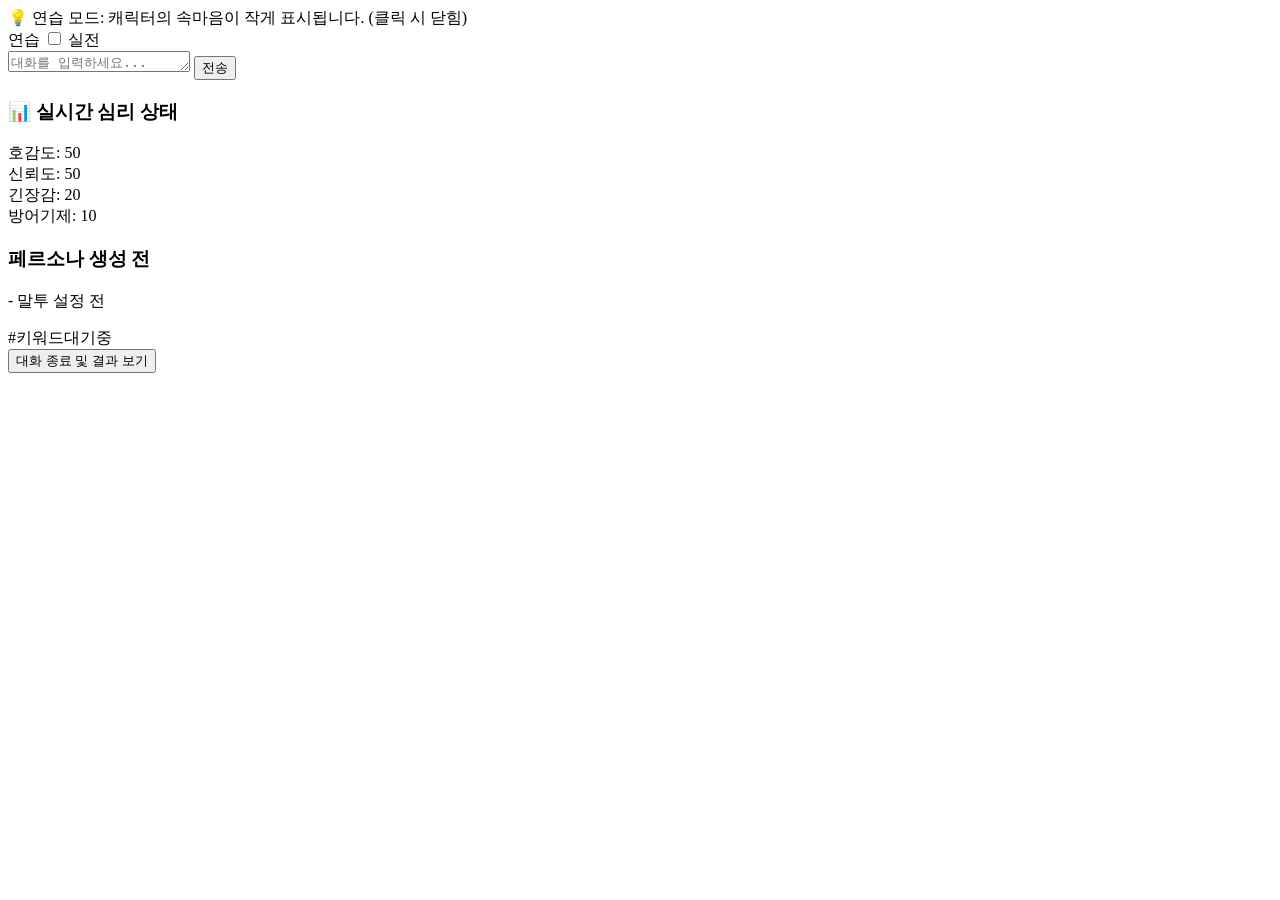
==== index.html @ b608cd79 "지옥편 제 0장 : (내가 한 것이) 아무것도 없는" ====
<!DOCTYPE html>
<html lang="ko">
<head>
    <meta charset="UTF-8">
    <title>Relation Sim | QT-Aenamo</title>
    <link rel="stylesheet" href="style.css">
</head>
<body>
    <div id="app">
        <main class="chat-area">
            <header>
                <div id="tutorial">💡 연습 모드: 캐릭터의 속마음이 작게 표시됩니다. (클릭 시 닫힘)</div>
                <div class="mode-switch">
                    연습 <input type="checkbox" id="modeToggle"> 실전
                </div>
            </header>
            <div id="chatWindow">
                </div>
            <div class="input-group">
                <textarea id="userInput" placeholder="대화를 입력하세요..." rows="1"></textarea>
                <button id="sendBtn">전송</button>
            </div>
        </main>

        <aside class="side-tab">
            <section class="status-panel">
                <h3>📊 실시간 심리 상태</h3>
                <div class="stat-item">호감도: <span id="likability">50</span> <small id="diff_l"></small></div>
                <div class="stat-item">신뢰도: <span id="trust">50</span> <small id="diff_t"></small></div>
                <div class="stat-item">긴장감: <span id="tension">20</span> <small id="diff_n"></small></div>
                <div class="stat-item">방어기제: <span id="defense">10</span> <small id="diff_d"></small></div>
            </section>
            <section class="profile-panel">
                <h3 id="p_name">페르소나 생성 전</h3>
                <p id="p_desc">- 말투 설정 전</p>
                <div id="p_tags">#키워드대기중</div>
            </section>
            <button id="endBtn">대화 종료 및 결과 보기</button>
        </aside>
    </div>
    <script src="script.js"></script>
</body>
</html>
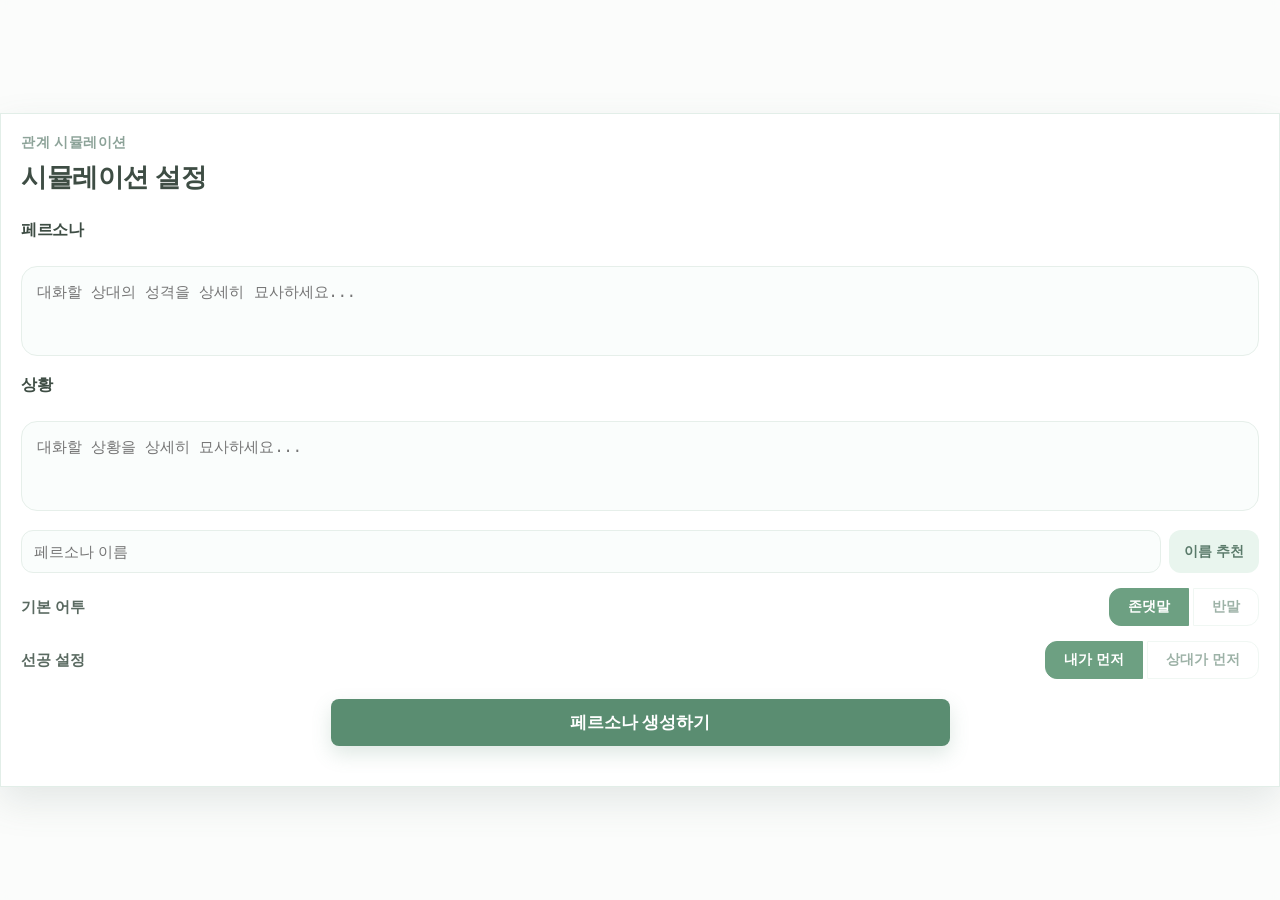
==== commit 382502a3: "Day 2" ====
--- a/index.html
+++ b/index.html
@@ -2,42 +2,181 @@
 <html lang="ko">
 <head>
     <meta charset="UTF-8">
-    <title>Relation Sim | QT-Aenamo</title>
-    <link rel="stylesheet" href="style.css">
+    <meta name="viewport" content="width=device-width, initial-scale=1.0">
+    <title>Relationship Simulation - Persona Lab</title>
+    <style>
+        /* 대장님을 위한 싱그러운 파스텔 그린 테마 */
+        body {
+            margin: 0; padding: 0;
+            font-family: 'Pretendard', -apple-system, sans-serif;
+            /* 배경: 아주 연한 민트빛 화이트 */
+            background-color: #f0f4f2; 
+            display: flex; justify-content: center; align-items: center;
+            height: 100vh; overflow: hidden;
+        }
+
+        /* 오버레이: 반투명한 흰색으로 배경을 부드럽게 */
+        .modal-overlay {
+            position: fixed; top: 0; left: 0;
+            width: 100%; height: 100%;
+            background: rgba(255, 255, 255, 0.7);
+            display: flex; justify-content: center; align-items: center;
+            z-index: 9999;
+            backdrop-filter: blur(5px); /* 약간의 블러 효과로 감성 추가 */
+        }
+
+        /* 모달 카드: 깨끗한 화이트에 부드러운 그림자 */
+        .modal-card {
+            background: white;
+            padding: 20px;
+            border-radius: 0;
+            width: 200%; max-width: 1500px;
+            max-height: 90vh;      /* Add this line */
+            overflow-y: auto;      /* Add this line */
+            box-shadow: 0 15px 35px rgba(100, 120, 110, 0.15);
+            border: 1px solid #e2eee8;
+        }
+
+        .modal-header { 
+            color: #8da399; 
+            font-size: 0.85rem; 
+            margin-bottom: 8px; 
+            font-weight: 600;
+            letter-spacing: 0.5px;
+        }
+
+        h2 { 
+            margin: 0 0 25px 0; 
+            font-size: 1.6rem; 
+            color: #3e4d44; 
+            font-weight: 800; 
+            letter-spacing: -0.5px;
+        }
+        h3 { 
+            margin: 0 0 25px 0; 
+            font-size: 1rem; 
+            color: #3e4d44; 
+            font-weight: 800; 
+            letter-spacing: -0.5px;
+        }
+
+        /* 입력창: 연한 그린 보더 */
+        textarea {
+            width: 100%; height: 90px;
+            border: 1.5px solid #e6efea; border-radius: 16px;
+            padding: 15px; box-sizing: border-box;
+            font-size: 0.95rem; background: #fafdfc;
+            resize: none; margin-bottom: 15px;
+            transition: all 0.3s;
+            color: #4a5a51;
+        }
+
+        textarea:focus {
+            outline: none; border-color: #a8d5ba; 
+            background: white; box-shadow: 0 0 10px rgba(168, 213, 186, 0.2);
+        }
+
+        .input-row { display: flex; gap: 8px; margin-bottom: 15px; }
+        
+        input[type="text"] {
+            flex: 1; border: 1.5px solid #e6efea; border-radius: 12px;
+            padding: 12px; font-size: 0.95rem; background: #fafdfc;
+            color: #4a5a51;
+        }
+
+        /* 버튼: 차분한 파스텔 그린 */
+        .btn-recommend {
+            background: #e9f5ee; border: none; border-radius: 12px;
+            padding: 0 15px; color: #5a7a6a; cursor: pointer; 
+            font-weight: 700; font-size: 0.85rem;
+            transition: background 0.2s;
+        }
+        .btn-recommend:hover { background: #d7ede1; }
+
+        .preset-tag {
+            display: inline-block; background: #fff; border: 1.5px solid #f0f7f3;
+            padding: 7px 14px; border-radius: 20px; font-size: 0.8rem;
+            color: #7a9185; margin-right: 5px; cursor: pointer; transition: 0.2s;
+            font-weight: 600;
+        }
+        .preset-tag:hover { background: #f0f7f3; color: #4a5a51; }
+
+        .setting-item {
+            display: flex; justify-content: space-between; align-items: center;
+            margin-bottom: 15px; font-size: 0.95rem; color: #5a6a61;
+            font-weight: 600;
+        }
+
+        /* 토글: 활성화 시 딥그린 */
+        .toggle-group button {
+            border: 1.5px solid #f0f7f3; background: white;
+            padding: 9px 18px; cursor: pointer; font-size: 0.85rem;
+            color: #9db2a7; font-weight: 700; transition: all 0.2s;
+        }
+        .toggle-group button.active { 
+            background: #6da082; color: white; border-color: #6da082; 
+        }
+        .toggle-group button:first-child { border-radius: 12px 0 0 12px; }
+        .toggle-group button:last-child { border-radius: 0 12px 12px 0; }
+
+        /* 생성 버튼: 신뢰감을 주는 포레스트 그린 */
+        .btn-generate {
+            width: 50%; 
+            display: block;
+            margin: 20px auto;
+            background: #5a8d71; 
+            color: white; 
+        border: none;
+        border-radius: 8px; 
+        padding: 12px; 
+        font-size: 1.05rem;
+        font-weight: 800; 
+        cursor: pointer;
+        box-shadow: 0 8px 20px rgba(90, 141, 113, 0.2);
+        transition: transform 0.2s, box-shadow 0.2s;
+        }
+        .btn-generate:hover { 
+            transform: translateY(-2px);
+            box-shadow: 0 12px 25px rgba(90, 141, 113, 0.3);
+        }
+    </style>
 </head>
 <body>
-    <div id="app">
-        <main class="chat-area">
-            <header>
-                <div id="tutorial">💡 연습 모드: 캐릭터의 속마음이 작게 표시됩니다. (클릭 시 닫힘)</div>
-                <div class="mode-switch">
-                    연습 <input type="checkbox" id="modeToggle"> 실전
+
+<div id="modalOverlay" class="modal-overlay">
+    <div class="modal-card">
+        <div class="modal-header">관계 시뮬레이션</div>
+        <h2>시뮬레이션 설정</h2>
+        <h3>페르소나</h3>
+        <textarea id="charTrait" placeholder="대화할 상대의 성격을 상세히 묘사하세요..."></textarea>
+        <h3>상황</h3>
+        <textarea id="situation" placeholder="대화할 상황을 상세히 묘사하세요..."></textarea>
+
+        <div class="input-row">
+            <input type="text" id="charName" placeholder="페르소나 이름">
+            <button class="btn-recommend">이름 추천</button>
+        </div>
+
+        <div class="settings">
+            <div class="setting-item">
+                <span>기본 어투</span>
+                <div class="toggle-group">
+                    <button class="active">존댓말</button>
+                    <button>반말</button>
                 </div>
-            </header>
-            <div id="chatWindow">
+            </div>
+            <div class="setting-item">
+                <span>선공 설정</span>
+                <div class="toggle-group">
+                    <button class="active">내가 먼저</button>
+                    <button>상대가 먼저</button>
                 </div>
-            <div class="input-group">
-                <textarea id="userInput" placeholder="대화를 입력하세요..." rows="1"></textarea>
-                <button id="sendBtn">전송</button>
             </div>
-        </main>
+        </div>
 
-        <aside class="side-tab">
-            <section class="status-panel">
-                <h3>📊 실시간 심리 상태</h3>
-                <div class="stat-item">호감도: <span id="likability">50</span> <small id="diff_l"></small></div>
-                <div class="stat-item">신뢰도: <span id="trust">50</span> <small id="diff_t"></small></div>
-                <div class="stat-item">긴장감: <span id="tension">20</span> <small id="diff_n"></small></div>
-                <div class="stat-item">방어기제: <span id="defense">10</span> <small id="diff_d"></small></div>
-            </section>
-            <section class="profile-panel">
-                <h3 id="p_name">페르소나 생성 전</h3>
-                <p id="p_desc">- 말투 설정 전</p>
-                <div id="p_tags">#키워드대기중</div>
-            </section>
-            <button id="endBtn">대화 종료 및 결과 보기</button>
-        </aside>
+        <button class="btn-generate">페르소나 생성하기</button>
     </div>
-    <script src="script.js"></script>
+</div>
+
 </body>
 </html>
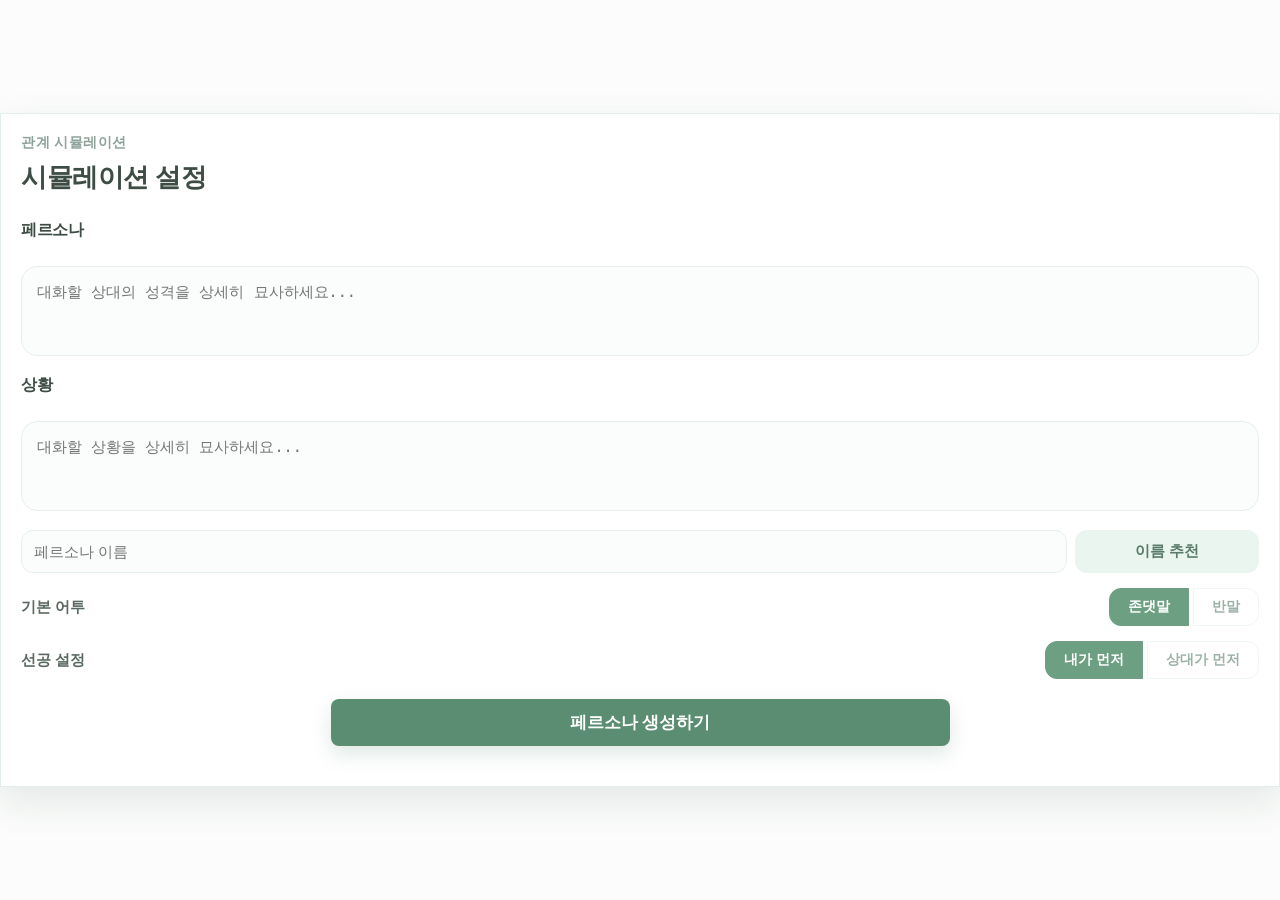
==== commit 2c0021c6: "nothing" ====
--- a/index.html
+++ b/index.html
@@ -5,34 +5,32 @@
     <meta name="viewport" content="width=device-width, initial-scale=1.0">
     <title>Relationship Simulation - Persona Lab</title>
     <style>
-        /* 대장님을 위한 싱그러운 파스텔 그린 테마 */
+        /* 파스텔 그린 테마 */
         body {
             margin: 0; padding: 0;
             font-family: 'Pretendard', -apple-system, sans-serif;
-            /* 배경: 아주 연한 민트빛 화이트 */
+            /* (뒤에 있는) 배경: 아주 연한 민트빛 화이트 */
             background-color: #f0f4f2; 
             display: flex; justify-content: center; align-items: center;
             height: 100vh; overflow: hidden;
         }
 
-        /* 오버레이: 반투명한 흰색으로 배경을 부드럽게 */
+        /* 카드 그림자 */
         .modal-overlay {
             position: fixed; top: 0; left: 0;
             width: 100%; height: 100%;
             background: rgba(255, 255, 255, 0.7);
             display: flex; justify-content: center; align-items: center;
             z-index: 9999;
-            backdrop-filter: blur(5px); /* 약간의 블러 효과로 감성 추가 */
-        }
-
-        /* 모달 카드: 깨끗한 화이트에 부드러운 그림자 */
+            backdrop-filter: blur(5px);
+        }
+
+        /* 흰 배경 */
         .modal-card {
             background: white;
             padding: 20px;
             border-radius: 0;
             width: 200%; max-width: 1500px;
-            max-height: 90vh;      /* Add this line */
-            overflow-y: auto;      /* Add this line */
             box-shadow: 0 15px 35px rgba(100, 120, 110, 0.15);
             border: 1px solid #e2eee8;
         }
@@ -84,11 +82,11 @@
             color: #4a5a51;
         }
 
-        /* 버튼: 차분한 파스텔 그린 */
+        /* 버튼: 파스텔 그린 */
         .btn-recommend {
             background: #e9f5ee; border: none; border-radius: 12px;
-            padding: 0 15px; color: #5a7a6a; cursor: pointer; 
-            font-weight: 700; font-size: 0.85rem;
+            padding: 10px 60px; color: #5a7a6a; cursor: pointer; 
+            font-weight: 700; font-size: 0.95rem;
             transition: background 0.2s;
         }
         .btn-recommend:hover { background: #d7ede1; }
@@ -119,7 +117,7 @@
         .toggle-group button:first-child { border-radius: 12px 0 0 12px; }
         .toggle-group button:last-child { border-radius: 0 12px 12px 0; }
 
-        /* 생성 버튼: 신뢰감을 주는 포레스트 그린 */
+        /* 생성 버튼: 포레스트 그린 */
         .btn-generate {
             width: 50%; 
             display: block;
@@ -139,44 +137,283 @@
             transform: translateY(-2px);
             box-shadow: 0 12px 25px rgba(90, 141, 113, 0.3);
         }
+        /* 커스텀 팝업 스타일 */
+        .custom-modal {
+            display: none; position: fixed; top: 0; left: 0;
+            width: 100%; height: 100%; background: rgba(0, 0, 0, 0.4);
+            z-index: 10000; justify-content: center; align-items: center;
+            backdrop-filter: blur(3px);
+        }
+        .modal-content {
+            background: white; padding: 30px; border-radius: 20px;
+            width: 90%; max-width: 400px; text-align: center;
+            box-shadow: 0 10px 30px rgba(0,0,0,0.1);
+            border: 1px solid #e2eee8;
+            animation: popIn 0.3s cubic-bezier(0.175, 0.885, 0.32, 1.275);
+        }
+        @keyframes popIn {
+            from { transform: scale(0.8); opacity: 0; }
+            to { transform: scale(1); opacity: 1; }
+        }
+        .modal-content p { color: #4a5a51; font-weight: 600; margin-bottom: 20px; }
+        .btn-close {
+            background: #5a8d71; color: white; border: none;
+            padding: 10px 25px; border-radius: 10px; cursor: pointer;
+            font-weight: 800; transition: background 0.2s;
+        }
+        .btn-close:hover { background: #4a7a60; }
+        /* 대화창 컨테이너 */
+        /* 기존 .chat-screen 수정 */
+        .chat-screen {
+            display: none; /* 처음엔 숨김 */
+            width: 95%; max-width: 1200px; height: 90vh; /* 사진처럼 넓게 설정 */
+            background: white; border-radius: 20px;
+            overflow: hidden;
+            box-shadow: 0 20px 50px rgba(100, 120, 110, 0.1);
+            border: 1px solid #e2eee8;
+            position: relative;
+            z-index: 10001; /* 설정창보다 위에 오도록 */
+        }
+
+        /* 내부 컨테이너 배치 */
+        .chat-container {
+            display: flex; width: 100%; height: 100%;
+        }
+
+        /* 1. 대화 구역: 세로로 쌓이고 빈틈없이 채우기 */
+        .chat-main { 
+           flex: 7; 
+            display: flex; 
+            flex-direction: column; /* 요소들을 위아래로 배치 */
+            height: 100%; 
+        }
+
+        /* 2. 대화 기록창: 남은 공간을 다 차지해서 입력창을 아래로 밀어내기 */
+        #chatHistory {
+            flex: 1; /* 이 설정이 있어야 입력창이 아래로 내려갑니다 */
+            overflow-y: auto;
+            padding: 20px;
+        }
+
+        /* 3. 입력창 구역: 맨 아래에 딱 붙이기 */
+        .chat-input-area {
+            margin-top: auto; /* 위쪽 여백을 최대로 해서 아래로 밀기 */
+            padding: 20px;
+            background: white;
+            border-top: 1px solid #e6efea;
+            display: flex;
+            gap: 10px;
+        }
+
+        .chat-sidebar {
+            flex: 3; background: #f8fbf9; padding: 25px;
+            display: flex; flex-direction: column; gap: 30px;
+            min-width: 250px;
+        }
+        /* 바 배경 (회색 길) */
+        .stat-bar-bg { 
+            width: 100%; height: 8px; background: #eef2f0; 
+            border-radius: 4px; overflow: hidden; 
+        }
+
+        /* 바 채우기 (색상 게이지) */
+        .stat-bar-fill { 
+            height: 100%; transition: width 0.6s ease; 
+            border-radius: 4px; 
+        }
+
+        /* 라벨 정렬 */
+        .stat-label { 
+            display: flex; justify-content: space-between; 
+            font-size: 0.85rem; margin-bottom: 8px; 
+            color: #4a5a51; font-weight: 700; 
+        }
+        #chatTitle {
+            margin: 20px 0 10px 40px; /* 위 20px, 오른쪽 0, 아래 10px, 왼쪽 40px */
+            font-size: 1.2rem;
+            color: #3e4d44;
+            font-weight: 800;
+        }
     </style>
 </head>
+
+
 <body>
-
-<div id="modalOverlay" class="modal-overlay">
-    <div class="modal-card">
-        <div class="modal-header">관계 시뮬레이션</div>
-        <h2>시뮬레이션 설정</h2>
-        <h3>페르소나</h3>
-        <textarea id="charTrait" placeholder="대화할 상대의 성격을 상세히 묘사하세요..."></textarea>
-        <h3>상황</h3>
-        <textarea id="situation" placeholder="대화할 상황을 상세히 묘사하세요..."></textarea>
-
-        <div class="input-row">
-            <input type="text" id="charName" placeholder="페르소나 이름">
-            <button class="btn-recommend">이름 추천</button>
+    <div id="modalOverlay" class="modal-overlay">
+        <div class="modal-card">
+            <div class="modal-header">관계 시뮬레이션</div>
+            <h2>시뮬레이션 설정</h2>
+            <h3>페르소나</h3>
+            <textarea id="charTrait" placeholder="대화할 상대의 성격을 상세히 묘사하세요..."></textarea>
+            <h3>상황</h3>
+            <textarea id="situation" placeholder="대화할 상황을 상세히 묘사하세요..."></textarea>
+
+            <div class="input-row">
+                <input type="text" id="charName" placeholder="페르소나 이름">
+                <button class="btn-recommend">이름 추천</button>
+            </div>
+
+            <div class="settings">
+                <div class="setting-item">
+                    <span>기본 어투</span>
+                    <div class="toggle-group">
+                        <button class="active">존댓말</button>
+                        <button>반말</button>
+                    </div>
+                </div>
+                <div class="setting-item">
+                    <span>선공 설정</span>
+                    <div class="toggle-group">
+                        <button class="active">내가 먼저</button>
+                        <button>상대가 먼저</button>
+                    </div>
+                </div>
+            </div>
+
+            <button class="btn-generate">페르소나 생성하기</button>
         </div>
-
-        <div class="settings">
-            <div class="setting-item">
-                <span>기본 어투</span>
-                <div class="toggle-group">
-                    <button class="active">존댓말</button>
-                    <button>반말</button>
+    </div>
+
+    <div id="customModal" class="custom-modal">
+        <div class="modal-content">
+            <p id="modalMessage">여기에 메시지가 뜹니다.</p>
+            <button class="btn-close" onclick="closeModal()">확인</button>
+        </div>
+    </div>
+
+    <div id="chatScreen" class="chat-screen">
+        <div class="chat-container">
+            <div class="chat-main">
+                <div class="chat-header"><h4 id="chatTitle">이름</h4></div>
+                <div id="chatHistory" class="chat-history"></div>
+                <div class="chat-input-area">
+                    <input type="text" id="userInput" placeholder="메시지를 입력하세요... (Enter 전송)">
+                    <button class="btn-recommend" id="sendBtn">전송</button>
                 </div>
             </div>
-            <div class="setting-item">
-                <span>선공 설정</span>
-                <div class="toggle-group">
-                    <button class="active">내가 먼저</button>
-                    <button>상대가 먼저</button>
+
+            <div class="chat-sidebar">
+                <div class="sidebar-section">
+                    <h5>실시간 스탯</h5>
+                    <div class="stat-item">
+                        <div class="stat-label"><span>호감도</span><span id="val-likability">50</span></div>
+                        <div class="stat-bar-bg"><div id="bar-likability" class="stat-bar-fill" style="width: 50%; background: #4457ff;"></div></div>
+                    </div>
+                    <div class="stat-item">
+                        <div class="stat-label"><span>신뢰도</span><span id="val-trust">50</span></div>
+                        <div class="stat-bar-bg"><div id="bar-trust" class="stat-bar-fill" style="width: 50%; background: #3ae8b1;"></div></div>
+                    </div>
+                    <div class="stat-item">
+                        <div class="stat-label"><span>긴장감</span><span id="val-tension">50</span></div>
+                        <div class="stat-bar-bg"><div id="bar-tension" class="stat-bar-fill" style="width: 50%; background: #ffcc99;"></div></div>
+                    </div>
+                    <div class="stat-item">
+                        <div class="stat-label"><span>방어기제</span><span id="val-defense">50</span></div>
+                        <div class="stat-bar-bg"><div id="bar-defense" class="stat-bar-fill" style="width: 50%; background: #ff8b8b;"></div></div>
+                    </div>
+                </div>
+                <div class="sidebar-section">
+                    <h5>페르소나 정보</h5>
+                    <div id="personaDesc" style="font-size: 0.9rem; color: #5a6a61; line-height: 1.6; min-height: 50px;">
+                        </div>
+                </div>
+
+                <div class="sidebar-section">
+                    <h5>키워드</h5>
+                    <div id="keywordGroup" class="keyword-group">
+                        </div>
                 </div>
             </div>
         </div>
-
-        <button class="btn-generate">페르소나 생성하기</button>
     </div>
-</div>
-
 </body>
+<script>
+    // 1. 한국어 조사 판별 함수 (그레고르와! 이상과!)
+    function getJosa(name, type) {
+        if (!name) return name;
+        const charCode = name.charCodeAt(name.length - 1);
+        if (charCode < 44032 || charCode > 55203) return name + (type === '와과' ? '와' : '를');
+        const hasLastLetter = (charCode - 44032) % 28 !== 0;
+        if (type === '와과') return hasLastLetter ? name + '과' : name + '와';
+        return hasLastLetter ? name + '을' : name + '를';
+    }
+
+    // 2. 예쁜 팝업(모달) 제어 함수
+    function showModal(msg) {
+        const modal = document.getElementById('customModal');
+        const modalMessage = document.getElementById('modalMessage');
+        if (modal && modalMessage) {
+            modalMessage.innerText = msg;
+            modal.style.display = 'flex';
+        } else {
+            // 혹시 모달 HTML을 아직 안 만드셨을 경우를 대비한 보험
+            alert(msg);
+        }
+    }
+
+    function closeModal() {
+        // 1. 팝업 닫기
+        document.getElementById('customModal').style.display = 'none';
+    
+        // 2. 기존 설정창(모달 오버레이) 숨기기
+        document.getElementById('modalOverlay').style.display = 'none';
+    
+        // 3. 대화창 나타내기 (flex로 설정해야 사이드바가 옆으로 붙습니다)
+        const chatScreen = document.getElementById('chatScreen');
+        chatScreen.style.display = 'flex'; 
+    
+        // 4. 이름 동기화
+        document.getElementById('chatTitle').innerText = config.charName;
+    }
+
+    // 3. 설정 변수
+    let config = {
+        charTrait: "",
+        situation: "",
+        charName: "",
+        speechStyle: "존댓말",
+        firstTurn: "내가 먼저"
+    };
+
+    window.onload = function() {
+        // 토글 버튼 상호작용
+        const toggleGroups = document.querySelectorAll('.toggle-group');
+        toggleGroups.forEach((group, index) => {
+            const buttons = group.querySelectorAll('button');
+            buttons.forEach(btn => {
+                btn.onclick = function() {
+                    buttons.forEach(b => b.classList.remove('active'));
+                    this.classList.add('active');
+                    if (index === 0) config.speechStyle = this.innerText;
+                    else config.firstTurn = this.innerText;
+                };
+            });
+        });
+
+        // 이름 추천 버튼
+        const recommendBtn = document.querySelector('.btn-recommend');
+        recommendBtn.onclick = function() {
+            const names = ["그레고르", "싱클레어", "홍루", "이상", "파우스트"];
+            const randomName = names[Math.floor(Math.random() * names.length)];
+            document.getElementById('charName').value = randomName;
+            config.charName = randomName;
+        };
+
+        // 생성하기 버튼 (alert 대신 showModal 사용!)
+        const generateBtn = document.querySelector('.btn-generate');
+        generateBtn.onclick = function() {
+            config.charTrait = document.getElementById('charTrait').value;
+            config.situation = document.getElementById('situation').value;
+            config.charName = document.getElementById('charName').value;
+
+            if (!config.charTrait || !config.situation) {
+                showModal("성격과 상황을 모두 입력해야 시뮬레이션을 시작할 수 있습니다.");
+                return;
+            }
+
+            const josaName = getJosa(config.charName, '와과');
+            showModal(`${josaName}의 시뮬레이션을 준비합니다!`);
+        };
+    };
+</script>
 </html>
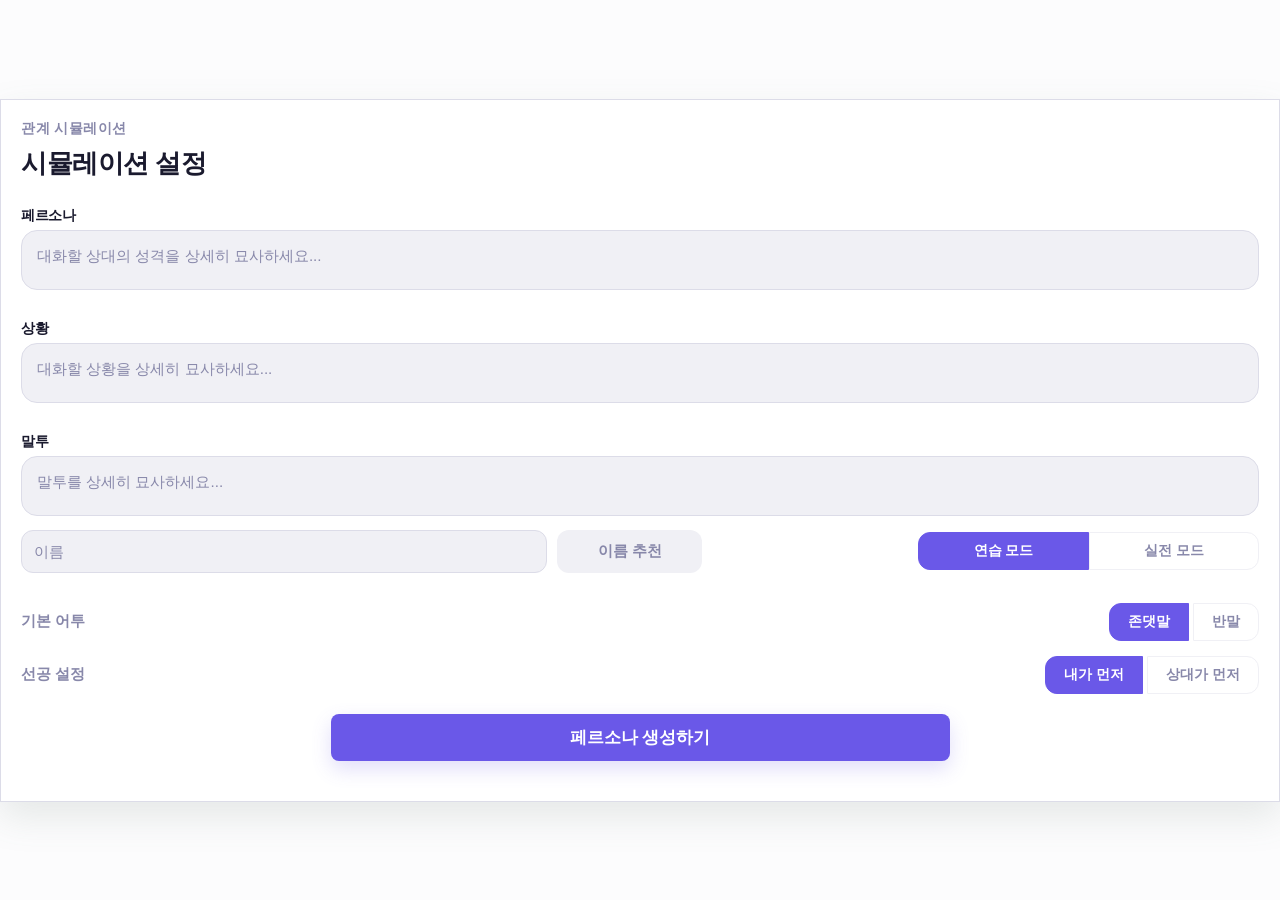
==== commit c4e2d4aa: "5일차" ====
--- a/index.html
+++ b/index.html
@@ -5,12 +5,27 @@
     <meta name="viewport" content="width=device-width, initial-scale=1.0">
     <title>Relationship Simulation - Persona Lab</title>
     <style>
-        /* 파스텔 그린 테마 */
+        :root {
+            --bg: #f4f4f8;
+            --surface: #ffffff;
+            --surface2: #f0f0f5;
+            --border: #dcdce8;
+            --text: #1a1a2e;
+            --text-sub: #8888aa;
+            --accent: #6a58e8;
+            --good: #2aabb5;
+            --bad: #e05555;
+            --stat1: #6a58e8;
+            --stat2: #2aabb5;
+            --stat3: #d98a40;
+            --stat4: #e05555;
+        }
+        /* 딥 블루 테마 */
         body {
             margin: 0; padding: 0;
             font-family: 'Pretendard', -apple-system, sans-serif;
-            /* (뒤에 있는) 배경: 아주 연한 민트빛 화이트 */
-            background-color: #f0f4f2; 
+            /* (뒤에 있는) 배경: 아주 연한 블루빛 화이트 */
+            background-color: var(--bg); 
             display: flex; justify-content: center; align-items: center;
             height: 100vh; overflow: hidden;
         }
@@ -27,16 +42,16 @@
 
         /* 흰 배경 */
         .modal-card {
-            background: white;
+            background: var(--surface);
             padding: 20px;
             border-radius: 0;
-            width: 200%; max-width: 1500px;
+            width: 200%; max-width: 1600px;
             box-shadow: 0 15px 35px rgba(100, 120, 110, 0.15);
-            border: 1px solid #e2eee8;
+            border: 1px solid var(--border);
         }
 
         .modal-header { 
-            color: #8da399; 
+            color: var(--text-sub); 
             font-size: 0.85rem; 
             margin-bottom: 8px; 
             font-weight: 600;
@@ -46,83 +61,95 @@
         h2 { 
             margin: 0 0 25px 0; 
             font-size: 1.6rem; 
-            color: #3e4d44; 
+            color: var(--text); 
             font-weight: 800; 
             letter-spacing: -0.5px;
         }
+/* 기존 h3 스타일에서 margin 수정 */
         h3 { 
-            margin: 0 0 25px 0; 
-            font-size: 1rem; 
-            color: #3e4d44; 
+            margin: 15px 0 5px 0; /* 위쪽 여백은 유지하되, 아래쪽 여백(입력창과의 간격)을 5px로 줄입니다 */
+            font-size: 0.9rem;    /* 라벨이 너무 크지 않게 살짝 줄여 균형을 맞춥니다 */
+            color: var(--text); 
             font-weight: 800; 
             letter-spacing: -0.5px;
         }
 
-        /* 입력창: 연한 그린 보더 */
+
+
+        /* 입력창: 연한 블루 보더 */
         textarea {
-            width: 100%; height: 90px;
-            border: 1.5px solid #e6efea; border-radius: 16px;
+            width: 100%; height: 60px;
+            border: 1.5px solid var(--border); border-radius: 16px;
             padding: 15px; box-sizing: border-box;
-            font-size: 0.95rem; background: #fafdfc;
+            font-size: 0.95rem; background: var(--surface2);
             resize: none; margin-bottom: 15px;
             transition: all 0.3s;
-            color: #4a5a51;
+            color: var(--text);
+            font-family: 'Pretendard', -apple-system, sans-serif;
+            margin-bottom: 10px
         }
 
         textarea:focus {
-            outline: none; border-color: #a8d5ba; 
-            background: white; box-shadow: 0 0 10px rgba(168, 213, 186, 0.2);
-        }
-
-        .input-row { display: flex; gap: 8px; margin-bottom: 15px; }
+            outline: none; border-color: var(--accent); 
+            background: var(--surface); box-shadow: 0 0 10px rgba(106, 88, 232, 0.2);
+        }
+
+        .input-row {
+            display: flex; 
+            gap: 8px; 
+            margin-bottom: 20px; 
+            align-items: center; /* 수직 정렬을 가운데로 */
+        }
+
         
         input[type="text"] {
-            flex: 1; border: 1.5px solid #e6efea; border-radius: 12px;
-            padding: 12px; font-size: 0.95rem; background: #fafdfc;
-            color: #4a5a51;
-        }
-
-        /* 버튼: 파스텔 그린 */
+            flex: 1; border: 1.5px solid var(--border); border-radius: 12px;
+            padding: 12px; font-size: 0.95rem; background: var(--surface2);
+            color: var(--text);
+            font-family: 'Pretendard', -apple-system, sans-serif;
+        }
+
+        /* 버튼: 파스텔 블루 */
         .btn-recommend {
-            background: #e9f5ee; border: none; border-radius: 12px;
-            padding: 10px 60px; color: #5a7a6a; cursor: pointer; 
+            background: var(--surface2); border: none; border-radius: 12px;
+            padding: 10px 60px; color: var(--text-sub); cursor: pointer; 
             font-weight: 700; font-size: 0.95rem;
             transition: background 0.2s;
         }
-        .btn-recommend:hover { background: #d7ede1; }
+        .btn-recommend:hover { background: var(--border); }
 
         .preset-tag {
-            display: inline-block; background: #fff; border: 1.5px solid #f0f7f3;
+            display: inline-block; background: var(--surface); border: 1.5px solid var(--surface2);
             padding: 7px 14px; border-radius: 20px; font-size: 0.8rem;
-            color: #7a9185; margin-right: 5px; cursor: pointer; transition: 0.2s;
+            color: var(--text-sub); margin-right: 5px; cursor: pointer; transition: 0.2s;
             font-weight: 600;
         }
-        .preset-tag:hover { background: #f0f7f3; color: #4a5a51; }
+        .preset-tag:hover { background: var(--surface2); color: var(--text); }
 
         .setting-item {
             display: flex; justify-content: space-between; align-items: center;
-            margin-bottom: 15px; font-size: 0.95rem; color: #5a6a61;
+            margin-bottom: 15px; font-size: 0.95rem; color: var(--text-sub);
             font-weight: 600;
         }
 
-        /* 토글: 활성화 시 딥그린 */
+        /* 토글: 활성화 시 딥블루 */
         .toggle-group button {
-            border: 1.5px solid #f0f7f3; background: white;
+            border: 1.5px solid var(--surface2); background: var(--surface);
             padding: 9px 18px; cursor: pointer; font-size: 0.85rem;
-            color: #9db2a7; font-weight: 700; transition: all 0.2s;
+            color: var(--text-sub); font-weight: 700; transition: all 0.2s;
         }
         .toggle-group button.active { 
-            background: #6da082; color: white; border-color: #6da082; 
+            background: var(--accent); color: white; border-color: var(--accent); 
         }
         .toggle-group button:first-child { border-radius: 12px 0 0 12px; }
         .toggle-group button:last-child { border-radius: 0 12px 12px 0; }
 
-        /* 생성 버튼: 포레스트 그린 */
+        /* 생성 버튼: 포레스트 블루 */
         .btn-generate {
             width: 50%; 
             display: block;
             margin: 20px auto;
-            background: #5a8d71; 
+            background: var(--accent); 
             color: white; 
         border: none;
         border-radius: 8px; 
@@ -130,13 +157,26 @@
         font-size: 1.05rem;
         font-weight: 800; 
         cursor: pointer;
-        box-shadow: 0 8px 20px rgba(90, 141, 113, 0.2);
+        box-shadow: 0 8px 20px rgba(106, 88, 232, 0.2);
         transition: transform 0.2s, box-shadow 0.2s;
         }
         .btn-generate:hover { 
             transform: translateY(-2px);
-            box-shadow: 0 12px 25px rgba(90, 141, 113, 0.3);
-        }
+            box-shadow: 0 12px 25px rgba(106, 88, 232, 0.3);
+        }
+        /* Placeholder 텍스트 폰트 통일 */
+        textarea::placeholder, input::placeholder {
+            font-family: 'Pretendard', -apple-system, sans-serif;
+            color: var(--text-sub);
+        }
+        /* 대화 종료 버튼 */
+        .btn-end-chat {
+            background: var(--bad); border: none; border-radius: 8px;
+            padding: 8px 16px; color: white; cursor: pointer;
+            font-weight: 700; font-size: 0.9rem;
+            transition: background 0.2s;
+        }
+        .btn-end-chat:hover { background: #c04444; }
         /* 커스텀 팝업 스타일 */
         .custom-modal {
             display: none; position: fixed; top: 0; left: 0;
@@ -145,33 +185,30 @@
             backdrop-filter: blur(3px);
         }
         .modal-content {
-            background: white; padding: 30px; border-radius: 20px;
+            background: var(--surface); padding: 30px; border-radius: 20px;
             width: 90%; max-width: 400px; text-align: center;
             box-shadow: 0 10px 30px rgba(0,0,0,0.1);
-            border: 1px solid #e2eee8;
+            border: 1px solid var(--border);
             animation: popIn 0.3s cubic-bezier(0.175, 0.885, 0.32, 1.275);
         }
         @keyframes popIn {
             from { transform: scale(0.8); opacity: 0; }
             to { transform: scale(1); opacity: 1; }
         }
-        .modal-content p { color: #4a5a51; font-weight: 600; margin-bottom: 20px; }
+        .modal-content p { color: var(--text); font-weight: 600; margin-bottom: 20px; }
         .btn-close {
-            background: #5a8d71; color: white; border: none;
+            background: var(--accent); color: white; border: none;
             padding: 10px 25px; border-radius: 10px; cursor: pointer;
             font-weight: 800; transition: background 0.2s;
         }
-        .btn-close:hover { background: #4a7a60; }
+        .btn-close:hover { background: #4a3db8; }
         /* 대화창 컨테이너 */
         /* 기존 .chat-screen 수정 */
         .chat-screen {
             display: none; /* 처음엔 숨김 */
-            width: 95%; max-width: 1200px; height: 90vh; /* 사진처럼 넓게 설정 */
-            background: white; border-radius: 20px;
+            position: fixed; top: 0; left: 0; width: 100%; height: 100%;
+            background: var(--surface);
             overflow: hidden;
-            box-shadow: 0 20px 50px rgba(100, 120, 110, 0.1);
-            border: 1px solid #e2eee8;
-            position: relative;
             z-index: 10001; /* 설정창보다 위에 오도록 */
         }
 
@@ -186,6 +223,20 @@
             display: flex; 
             flex-direction: column; /* 요소들을 위아래로 배치 */
             height: 100%; 
+            background: var(--surface2);
+        }
+
+        /* 얇은 헤더 스타일 */
+        .chat-header {
+            padding: 10px 20px;
+            background: var(--surface);
+            border-bottom: 1px solid var(--border);
+            font-size: 1.1rem;
+            color: var(--text);
+            font-weight: 700;
+            display: flex;
+            justify-content: space-between;
+            align-items: center;
         }
 
         /* 2. 대화 기록창: 남은 공간을 다 차지해서 입력창을 아래로 밀어내기 */
@@ -199,22 +250,46 @@
         .chat-input-area {
             margin-top: auto; /* 위쪽 여백을 최대로 해서 아래로 밀기 */
             padding: 20px;
-            background: white;
-            border-top: 1px solid #e6efea;
+            background: var(--surface);
+            border-top: 1px solid var(--border);
             display: flex;
             gap: 10px;
         }
 
         .chat-sidebar {
-            flex: 3; background: #f8fbf9; padding: 25px;
+            flex: 1.2; background: var(--surface); padding: 25px;
             display: flex; flex-direction: column; gap: 30px;
-            min-width: 250px;
-        }
-        /* 바 배경 (회색 길) */
+            min-width: 180px;
+        }
+        .sidebar-section {
+            border-bottom: 1px solid var(--border);
+            padding-bottom: 20px;
+        }
+        .sidebar-section:last-child {
+            border-bottom: none;
+        }
+        .stat-item {
+            margin-bottom: 15px; /* 스탯 항목 간의 간격을 조절합니다 */
+        }
+
+        .stat-label { 
+            display: flex; 
+            justify-content: space-between; 
+            font-size: 0.85rem; 
+            margin-bottom: 5px; /* 라벨과 바 사이의 간격을 살짝 띄웁니다 */
+            color: var(--text); 
+            font-weight: 700; 
+        }
+
         .stat-bar-bg { 
-            width: 100%; height: 8px; background: #eef2f0; 
-            border-radius: 4px; overflow: hidden; 
-        }
+            width: 100%; 
+            height: 2px; /* 바의 높이를 조금 더 가시성 있게 키웠습니다 */
+            background: #e0e0e0; 
+            border-radius: 3px; 
+            overflow: hidden; 
+            border: 1px solid #c0c0c0; /* 바 주변에 얇은 테두리를 추가하여 더 선명하게 보이도록 합니다 */
+        }
+
 
         /* 바 채우기 (색상 게이지) */
         .stat-bar-fill { 
@@ -222,17 +297,45 @@
             border-radius: 4px; 
         }
 
-        /* 라벨 정렬 */
-        .stat-label { 
-            display: flex; justify-content: space-between; 
-            font-size: 0.85rem; margin-bottom: 8px; 
-            color: #4a5a51; font-weight: 700; 
+        
+        .sidebar-section h5 {
+            font-size: 0.8rem; color: var(--text-sub); margin-bottom: 15px;
         }
         #chatTitle {
-            margin: 20px 0 10px 40px; /* 위 20px, 오른쪽 0, 아래 10px, 왼쪽 40px */
+            margin: 0; /* 헤더 패딩으로 위치 조정 */
             font-size: 1.2rem;
-            color: #3e4d44;
+            color: var(--text);
             font-weight: 800;
+        }
+        /* 툴팁 스타일 */
+        /* 툴팁 스타일 수정 */
+        .tooltip-box {
+            position: absolute;
+            background: white;
+            color: var(--text);
+            padding: 8px 12px;
+            border-radius: 8px;
+            font-size: 0.8rem;
+            z-index: 20000;
+            pointer-events: none;
+            display: none; /* 초기값 */
+            white-space: nowrap;
+            border: 1px solid var(--border);
+            box-shadow: 0 4px 10px rgba(0,0,0,0.1);
+
+            /* 애니메이션 추가: 0.4초 동안 튀면서 나타남 */
+            animation: bounceIn 0.4s cubic-bezier(0.175, 0.885, 0.32, 1.275);
+            transform-origin: bottom center; /* 아래쪽 중심에서 튀어나오게 설정 */
+        }
+
+        @keyframes bounceIn {
+            0% { transform: scale(0.5); opacity: 0; }
+            100% { transform: scale(1); opacity: 1; }
+        }
+
+        /* 툴팁이 들어갈 버튼의 부모를 relative로 지정해야 위치가 고정됩니다 */
+        #mode-practice {
+            position: relative;
         }
     </style>
 </head>
@@ -247,11 +350,23 @@
             <textarea id="charTrait" placeholder="대화할 상대의 성격을 상세히 묘사하세요..."></textarea>
             <h3>상황</h3>
             <textarea id="situation" placeholder="대화할 상황을 상세히 묘사하세요..."></textarea>
-
-            <div class="input-row">
-                <input type="text" id="charName" placeholder="페르소나 이름">
-                <button class="btn-recommend">이름 추천</button>
+            <h3>말투</h3>
+            <textarea id="speechStyleInput" placeholder="말투를 상세히 묘사하세요..."></textarea>
+
+        <div class="input-row" style="display: flex; align-items: center; margin-bottom: 30px;">
+    
+            <div style="display: flex; gap: 10px; flex: 2;">
+                <input type="text" id="charName" placeholder="이름" style="flex: 1;"> 
+                <button class="btn-recommend" id="btn-recommend-small" style="flex: 0.25; padding: 10px;">이름 추천</button>
             </div>
+
+            <div style="min-width: 200px;"></div> 
+
+            <div class="toggle-group" style="flex: 1; display: flex;">
+                <button class="active" id="mode-practice" style="flex: 1;">연습 모드</button>
+                <button id="mode-real" style="flex: 1;">실전 모드</button>
+            </div>
+        </div>
 
             <div class="settings">
                 <div class="setting-item">
@@ -284,7 +399,10 @@
     <div id="chatScreen" class="chat-screen">
         <div class="chat-container">
             <div class="chat-main">
-                <div class="chat-header"><h4 id="chatTitle">이름</h4></div>
+                <div class="chat-header">
+                    <h4 id="chatTitle">이름</h4>
+                    <button class="btn-end-chat" onclick="endChat()">대화 종료</button>
+                </div>
                 <div id="chatHistory" class="chat-history"></div>
                 <div class="chat-input-area">
                     <input type="text" id="userInput" placeholder="메시지를 입력하세요... (Enter 전송)">
@@ -296,31 +414,25 @@
                 <div class="sidebar-section">
                     <h5>실시간 스탯</h5>
                     <div class="stat-item">
-                        <div class="stat-label"><span>호감도</span><span id="val-likability">50</span></div>
-                        <div class="stat-bar-bg"><div id="bar-likability" class="stat-bar-fill" style="width: 50%; background: #4457ff;"></div></div>
+                        <div class="stat-label"><span>호감도</span><span id="val-likability" style="color: var(--stat1);">50</span></div>
+                        <div class="stat-bar-bg"><div id="bar-likability" class="stat-bar-fill" style="width: 50%; background: var(--stat1);"></div></div>
                     </div>
                     <div class="stat-item">
-                        <div class="stat-label"><span>신뢰도</span><span id="val-trust">50</span></div>
-                        <div class="stat-bar-bg"><div id="bar-trust" class="stat-bar-fill" style="width: 50%; background: #3ae8b1;"></div></div>
+                        <div class="stat-label"><span>신뢰도</span><span id="val-trust" style="color: var(--stat2);">50</span></div>
+                        <div class="stat-bar-bg"><div id="bar-trust" class="stat-bar-fill" style="width: 50%; background: var(--stat2);"></div></div>
                     </div>
                     <div class="stat-item">
-                        <div class="stat-label"><span>긴장감</span><span id="val-tension">50</span></div>
-                        <div class="stat-bar-bg"><div id="bar-tension" class="stat-bar-fill" style="width: 50%; background: #ffcc99;"></div></div>
+                        <div class="stat-label"><span>긴장감</span><span id="val-tension" style="color: var(--stat3);">50</span></div>
+                        <div class="stat-bar-bg"><div id="bar-tension" class="stat-bar-fill" style="width: 50%; background: var(--stat3);"></div></div>
                     </div>
                     <div class="stat-item">
-                        <div class="stat-label"><span>방어기제</span><span id="val-defense">50</span></div>
-                        <div class="stat-bar-bg"><div id="bar-defense" class="stat-bar-fill" style="width: 50%; background: #ff8b8b;"></div></div>
+                        <div class="stat-label"><span>방어기제</span><span id="val-defense" style="color: var(--stat4);">50</span></div>
+                        <div class="stat-bar-bg"><div id="bar-defense" class="stat-bar-fill" style="width: 50%; background: var(--stat4);"></div></div>
                     </div>
                 </div>
                 <div class="sidebar-section">
                     <h5>페르소나 정보</h5>
-                    <div id="personaDesc" style="font-size: 0.9rem; color: #5a6a61; line-height: 1.6; min-height: 50px;">
-                        </div>
-                </div>
-
-                <div class="sidebar-section">
-                    <h5>키워드</h5>
-                    <div id="keywordGroup" class="keyword-group">
+                    <div id="personaDesc" style="font-size: 0.9rem; color: var(--text-sub); line-height: 1.6; min-height: 50px;">
                         </div>
                 </div>
             </div>
@@ -366,54 +478,102 @@
         document.getElementById('chatTitle').innerText = config.charName;
     }
 
+    function endChat() {
+        // 대화 종료: 아무 동작도 하지 않음 (비워 둔 상태)
+    }
+
     // 3. 설정 변수
     let config = {
         charTrait: "",
         situation: "",
+        speechStyleInput: "",
         charName: "",
         speechStyle: "존댓말",
-        firstTurn: "내가 먼저"
+        firstTurn: "내가 먼저",
+        mode: "연습" // 추가
     };
 
     window.onload = function() {
-        // 토글 버튼 상호작용
+        // 1. 기존 토글 버튼 및 기능 설정
         const toggleGroups = document.querySelectorAll('.toggle-group');
-        toggleGroups.forEach((group, index) => {
+        
+        // 모드 선택 버튼(연습/실전)을 위한 별도 변수
+        const modePractice = document.getElementById('mode-practice');
+        const modeReal = document.getElementById('mode-real');
+
+        // 툴팁 요소 생성
+        const tooltip = document.createElement('div');
+        tooltip.className = 'tooltip-box';
+        tooltip.innerText = '연습모드에서는 실시간으로 페르소나의 감정과 속마음을 볼 수 있어요!';
+        document.body.appendChild(tooltip);
+
+        // 연습 모드 버튼 이벤트
+        modePractice.addEventListener('mouseover', () => {
+            const rect = modePractice.getBoundingClientRect();
+
+            // 1. 위치 설정
+            tooltip.style.left = rect.left + 'px'; 
+            tooltip.style.top = (rect.top + window.scrollY - 45) + 'px';
+
+            // 2. 애니메이션 재시작을 위한 강제 리플로우(reflow)
+            tooltip.style.display = 'block';
+            tooltip.style.animation = 'none'; // 애니메이션 초기화
+            tooltip.offsetHeight; // 브라우저가 요소를 다시 계산하게 만듦 (핵심!)
+            tooltip.style.animation = 'bounceIn 0.4s cubic-bezier(0.175, 0.885, 0.32, 1.275) forwards'; // 애니메이션 재적용
+        });
+
+modePractice.addEventListener('mouseout', () => {
+    tooltip.style.display = 'none';
+});
+
+        // 모든 토글 그룹 이벤트 설정
+        toggleGroups.forEach((group) => {
             const buttons = group.querySelectorAll('button');
             buttons.forEach(btn => {
                 btn.onclick = function() {
+                    // 클릭한 그룹 내의 다른 버튼 활성화 해제
                     buttons.forEach(b => b.classList.remove('active'));
                     this.classList.add('active');
-                    if (index === 0) config.speechStyle = this.innerText;
-                    else config.firstTurn = this.innerText;
+
+                    // 설정 값 업데이트
+                    if (this.id === 'mode-practice') config.mode = "연습";
+                    else if (this.id === 'mode-real') config.mode = "실전";
+                    else if (group.parentElement.innerText.includes('기본 어투')) config.speechStyle = this.innerText;
+                    else if (group.parentElement.innerText.includes('선공 설정')) config.firstTurn = this.innerText;
                 };
-            });
         });
-
-        // 이름 추천 버튼
-        const recommendBtn = document.querySelector('.btn-recommend');
-        recommendBtn.onclick = function() {
-            const names = ["그레고르", "싱클레어", "홍루", "이상", "파우스트"];
-            const randomName = names[Math.floor(Math.random() * names.length)];
-            document.getElementById('charName').value = randomName;
-            config.charName = randomName;
-        };
-
-        // 생성하기 버튼 (alert 대신 showModal 사용!)
-        const generateBtn = document.querySelector('.btn-generate');
-        generateBtn.onclick = function() {
-            config.charTrait = document.getElementById('charTrait').value;
-            config.situation = document.getElementById('situation').value;
-            config.charName = document.getElementById('charName').value;
-
-            if (!config.charTrait || !config.situation) {
-                showModal("성격과 상황을 모두 입력해야 시뮬레이션을 시작할 수 있습니다.");
-                return;
-            }
-
-            const josaName = getJosa(config.charName, '와과');
-            showModal(`${josaName}의 시뮬레이션을 준비합니다!`);
-        };
+    });
+
+    // 이름 추천 버튼
+    document.querySelector('.btn-recommend').onclick = function() {
+        const names = ["그레고르", "싱클레어", "홍루", "이상", "파우스트"];
+        const randomName = names[Math.floor(Math.random() * names.length)];
+        document.getElementById('charName').value = randomName;
+        config.charName = randomName;
     };
+
+    // 생성하기 버튼
+    document.querySelector('.btn-generate').onclick = function() {
+        config.charTrait = document.getElementById('charTrait').value;
+        config.situation = document.getElementById('situation').value;
+        config.speechStyleInput = document.getElementById('speechStyleInput').value;
+        config.charName = document.getElementById('charName').value;
+
+        if (!config.charTrait || !config.situation || !config.speechStyleInput) {
+            showModal("성격, 상황, 말투를 모두 입력해야 시뮬레이션을 시작할 수 있습니다.");
+            return;
+        }
+
+        // 실전 모드일 경우 사이드바 스탯 섹션 숨기기
+        if (config.mode === "실전") {
+            document.querySelector('.sidebar-section').style.display = 'none';
+        } else {
+            document.querySelector('.sidebar-section').style.display = 'block';
+        }
+
+        const josaName = getJosa(config.charName, '와과');
+        showModal(`${josaName}의 시뮬레이션을 준비합니다!`);
+    };
+};
 </script>
 </html>
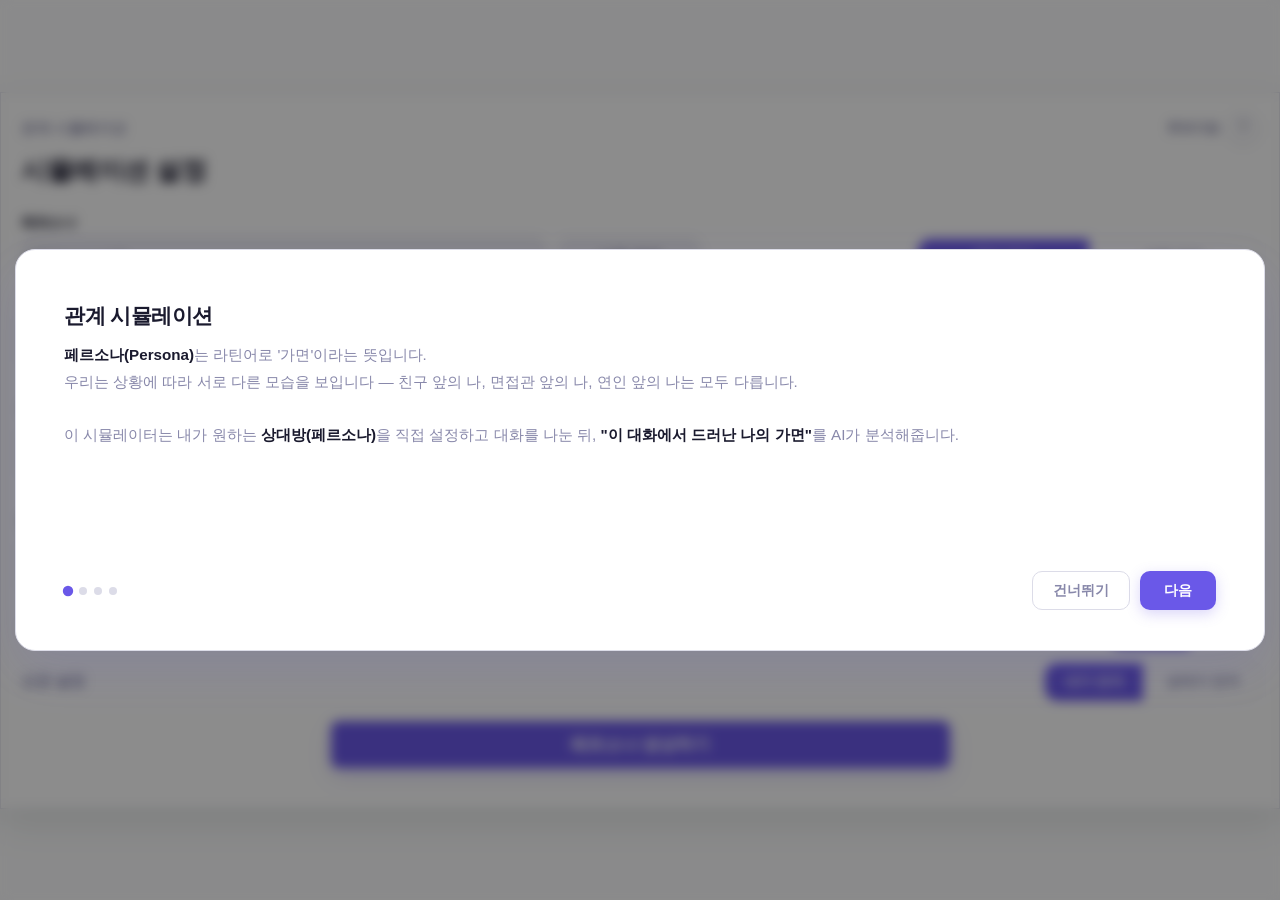
==== commit 15a04bd8: "update" ====
--- a/index.html
+++ b/index.html
@@ -20,17 +20,13 @@
             --stat3: #d98a40;
             --stat4: #e05555;
         }
-        /* 딥 블루 테마 */
         body {
             margin: 0; padding: 0;
             font-family: 'Pretendard', -apple-system, sans-serif;
-            /* (뒤에 있는) 배경: 아주 연한 블루빛 화이트 */
             background-color: var(--bg); 
             display: flex; justify-content: center; align-items: center;
             height: 100vh; overflow: hidden;
         }
-
-        /* 카드 그림자 */
         .modal-overlay {
             position: fixed; top: 0; left: 0;
             width: 100%; height: 100%;
@@ -39,8 +35,6 @@
             z-index: 9999;
             backdrop-filter: blur(5px);
         }
-
-        /* 흰 배경 */
         .modal-card {
             background: var(--surface);
             padding: 20px;
@@ -49,7 +43,6 @@
             box-shadow: 0 15px 35px rgba(100, 120, 110, 0.15);
             border: 1px solid var(--border);
         }
-
         .modal-header { 
             color: var(--text-sub); 
             font-size: 0.85rem; 
@@ -57,7 +50,6 @@
             font-weight: 600;
             letter-spacing: 0.5px;
         }
-
         h2 { 
             margin: 0 0 25px 0; 
             font-size: 1.6rem; 
@@ -65,51 +57,40 @@
             font-weight: 800; 
             letter-spacing: -0.5px;
         }
-/* 기존 h3 스타일에서 margin 수정 */
         h3 { 
-            margin: 15px 0 5px 0; /* 위쪽 여백은 유지하되, 아래쪽 여백(입력창과의 간격)을 5px로 줄입니다 */
-            font-size: 0.9rem;    /* 라벨이 너무 크지 않게 살짝 줄여 균형을 맞춥니다 */
+            margin: 15px 0 5px 0;
+            font-size: 0.9rem;
             color: var(--text); 
             font-weight: 800; 
             letter-spacing: -0.5px;
         }
-
-
-
-        /* 입력창: 연한 블루 보더 */
         textarea {
             width: 100%; height: 60px;
             border: 1.5px solid var(--border); border-radius: 16px;
             padding: 15px; box-sizing: border-box;
             font-size: 0.95rem; background: var(--surface2);
-            resize: none; margin-bottom: 15px;
+            resize: none;
             transition: all 0.3s;
             color: var(--text);
             font-family: 'Pretendard', -apple-system, sans-serif;
             margin-bottom: 10px
         }
-
         textarea:focus {
             outline: none; border-color: var(--accent); 
             background: var(--surface); box-shadow: 0 0 10px rgba(106, 88, 232, 0.2);
         }
-
         .input-row {
             display: flex; 
             gap: 8px; 
             margin-bottom: 20px; 
-            align-items: center; /* 수직 정렬을 가운데로 */
-        }
-
-        
+            align-items: center;
+        }
         input[type="text"] {
             flex: 1; border: 1.5px solid var(--border); border-radius: 12px;
             padding: 12px; font-size: 0.95rem; background: var(--surface2);
             color: var(--text);
             font-family: 'Pretendard', -apple-system, sans-serif;
         }
-
-        /* 버튼: 파스텔 블루 */
         .btn-recommend {
             background: var(--surface2); border: none; border-radius: 12px;
             padding: 10px 60px; color: var(--text-sub); cursor: pointer; 
@@ -117,7 +98,6 @@
             transition: background 0.2s;
         }
         .btn-recommend:hover { background: var(--border); }
-
         .preset-tag {
             display: inline-block; background: var(--surface); border: 1.5px solid var(--surface2);
             padding: 7px 14px; border-radius: 20px; font-size: 0.8rem;
@@ -125,14 +105,11 @@
             font-weight: 600;
         }
         .preset-tag:hover { background: var(--surface2); color: var(--text); }
-
         .setting-item {
             display: flex; justify-content: space-between; align-items: center;
             margin-bottom: 15px; font-size: 0.95rem; color: var(--text-sub);
             font-weight: 600;
         }
-
-        /* 토글: 활성화 시 딥블루 */
         .toggle-group button {
             border: 1.5px solid var(--surface2); background: var(--surface);
             padding: 9px 18px; cursor: pointer; font-size: 0.85rem;
@@ -143,33 +120,29 @@
         }
         .toggle-group button:first-child { border-radius: 12px 0 0 12px; }
         .toggle-group button:last-child { border-radius: 0 12px 12px 0; }
-
-        /* 생성 버튼: 포레스트 블루 */
         .btn-generate {
             width: 50%; 
             display: block;
             margin: 20px auto;
             background: var(--accent); 
             color: white; 
-        border: none;
-        border-radius: 8px; 
-        padding: 12px; 
-        font-size: 1.05rem;
-        font-weight: 800; 
-        cursor: pointer;
-        box-shadow: 0 8px 20px rgba(106, 88, 232, 0.2);
-        transition: transform 0.2s, box-shadow 0.2s;
+            border: none;
+            border-radius: 8px; 
+            padding: 12px; 
+            font-size: 1.05rem;
+            font-weight: 800; 
+            cursor: pointer;
+            box-shadow: 0 8px 20px rgba(106, 88, 232, 0.2);
+            transition: transform 0.2s, box-shadow 0.2s;
         }
         .btn-generate:hover { 
             transform: translateY(-2px);
             box-shadow: 0 12px 25px rgba(106, 88, 232, 0.3);
         }
-        /* Placeholder 텍스트 폰트 통일 */
         textarea::placeholder, input::placeholder {
             font-family: 'Pretendard', -apple-system, sans-serif;
             color: var(--text-sub);
         }
-        /* 대화 종료 버튼 */
         .btn-end-chat {
             background: var(--bad); border: none; border-radius: 8px;
             padding: 8px 16px; color: white; cursor: pointer;
@@ -177,7 +150,19 @@
             transition: background 0.2s;
         }
         .btn-end-chat:hover { background: #c04444; }
-        /* 커스텀 팝업 스타일 */
+        .btn-help {
+            background: none; border: 2px solid var(--border);
+            border-radius: 50%; width: 32px; height: 32px;
+            color: var(--text-sub); cursor: pointer;
+            font-weight: 800; font-size: 1rem;
+            transition: 0.2s; display: flex;
+            align-items: center; justify-content: center;
+        }
+        .btn-help:hover { border-color: var(--accent); color: var(--accent); }
+        .help-label {
+            font-size: 0.8rem; color: var(--text-sub);
+            font-weight: 600;
+        }
         .custom-modal {
             display: none; position: fixed; top: 0; left: 0;
             width: 100%; height: 100%; background: rgba(0, 0, 0, 0.4);
@@ -202,31 +187,23 @@
             font-weight: 800; transition: background 0.2s;
         }
         .btn-close:hover { background: #4a3db8; }
-        /* 대화창 컨테이너 */
-        /* 기존 .chat-screen 수정 */
         .chat-screen {
-            display: none; /* 처음엔 숨김 */
+            display: none;
             position: fixed; top: 0; left: 0; width: 100%; height: 100%;
             background: var(--surface);
             overflow: hidden;
-            z-index: 10001; /* 설정창보다 위에 오도록 */
-        }
-
-        /* 내부 컨테이너 배치 */
+            z-index: 10001;
+        }
         .chat-container {
             display: flex; width: 100%; height: 100%;
         }
-
-        /* 1. 대화 구역: 세로로 쌓이고 빈틈없이 채우기 */
         .chat-main { 
-           flex: 7; 
+            flex: 7; 
             display: flex; 
-            flex-direction: column; /* 요소들을 위아래로 배치 */
+            flex-direction: column;
             height: 100%; 
             background: var(--surface2);
         }
-
-        /* 얇은 헤더 스타일 */
         .chat-header {
             padding: 10px 20px;
             background: var(--surface);
@@ -238,24 +215,19 @@
             justify-content: space-between;
             align-items: center;
         }
-
-        /* 2. 대화 기록창: 남은 공간을 다 차지해서 입력창을 아래로 밀어내기 */
         #chatHistory {
-            flex: 1; /* 이 설정이 있어야 입력창이 아래로 내려갑니다 */
+            flex: 1;
             overflow-y: auto;
             padding: 20px;
         }
-
-        /* 3. 입력창 구역: 맨 아래에 딱 붙이기 */
         .chat-input-area {
-            margin-top: auto; /* 위쪽 여백을 최대로 해서 아래로 밀기 */
+            margin-top: auto;
             padding: 20px;
             background: var(--surface);
             border-top: 1px solid var(--border);
             display: flex;
             gap: 10px;
         }
-
         .chat-sidebar {
             flex: 1.2; background: var(--surface); padding: 25px;
             display: flex; flex-direction: column; gap: 30px;
@@ -269,46 +241,37 @@
             border-bottom: none;
         }
         .stat-item {
-            margin-bottom: 15px; /* 스탯 항목 간의 간격을 조절합니다 */
-        }
-
+            margin-bottom: 15px;
+        }
         .stat-label { 
             display: flex; 
             justify-content: space-between; 
             font-size: 0.85rem; 
-            margin-bottom: 5px; /* 라벨과 바 사이의 간격을 살짝 띄웁니다 */
+            margin-bottom: 5px;
             color: var(--text); 
             font-weight: 700; 
         }
-
         .stat-bar-bg { 
             width: 100%; 
-            height: 2px; /* 바의 높이를 조금 더 가시성 있게 키웠습니다 */
+            height: 2px;
             background: #e0e0e0; 
             border-radius: 3px; 
             overflow: hidden; 
-            border: 1px solid #c0c0c0; /* 바 주변에 얇은 테두리를 추가하여 더 선명하게 보이도록 합니다 */
-        }
-
-
-        /* 바 채우기 (색상 게이지) */
+            border: 1px solid #c0c0c0;
+        }
         .stat-bar-fill { 
             height: 100%; transition: width 0.6s ease; 
             border-radius: 4px; 
         }
-
-        
         .sidebar-section h5 {
             font-size: 0.8rem; color: var(--text-sub); margin-bottom: 15px;
         }
         #chatTitle {
-            margin: 0; /* 헤더 패딩으로 위치 조정 */
+            margin: 0;
             font-size: 1.2rem;
             color: var(--text);
             font-weight: 800;
         }
-        /* 툴팁 스타일 */
-        /* 툴팁 스타일 수정 */
         .tooltip-box {
             position: absolute;
             background: white;
@@ -318,56 +281,183 @@
             font-size: 0.8rem;
             z-index: 20000;
             pointer-events: none;
-            display: none; /* 초기값 */
+            display: none;
             white-space: nowrap;
             border: 1px solid var(--border);
             box-shadow: 0 4px 10px rgba(0,0,0,0.1);
-
-            /* 애니메이션 추가: 0.4초 동안 튀면서 나타남 */
             animation: bounceIn 0.4s cubic-bezier(0.175, 0.885, 0.32, 1.275);
-            transform-origin: bottom center; /* 아래쪽 중심에서 튀어나오게 설정 */
-        }
-
+            transform-origin: bottom center;
+        }
         @keyframes bounceIn {
             0% { transform: scale(0.5); opacity: 0; }
             100% { transform: scale(1); opacity: 1; }
         }
-
-        /* 툴팁이 들어갈 버튼의 부모를 relative로 지정해야 위치가 고정됩니다 */
         #mode-practice {
             position: relative;
         }
+        /* 온보딩 팝업 */
+        .onboarding-modal {
+            display: none; position: fixed; top: 0; left: 0;
+            width: 100%; height: 100%;
+            background: rgba(0, 0, 0, 0.45);
+            z-index: 99999; justify-content: center; align-items: center;
+            backdrop-filter: blur(6px);
+        }
+        .onboarding-card {
+            background: var(--surface);
+            border-radius: 20px;
+            width: 90%; max-width: 1200px;
+            min-height: 320px;
+            padding: 40px 48px;
+            box-shadow: 0 20px 50px rgba(100, 88, 232, 0.12);
+            border: 1px solid var(--border);
+            display: flex; flex-direction: column; justify-content: space-between;
+            animation: popIn 0.4s cubic-bezier(0.175, 0.885, 0.32, 1.275);
+        }
+        .onboarding-slide { display: none; }
+        .onboarding-slide.active { display: block; }
+        .onboarding-slide .slide-icon { font-size: 2rem; margin-bottom: 12px; }
+        .onboarding-slide h3 {
+            font-size: 1.3rem; font-weight: 800;
+            color: var(--text); margin: 0 0 12px 0; letter-spacing: -0.5px;
+        }
+        .onboarding-slide p {
+            font-size: 0.95rem; color: var(--text-sub);
+            line-height: 1.75; margin: 0;
+        }
+        .onboarding-slide p strong { color: var(--text); }
+        .onboarding-footer {
+            display: flex; justify-content: space-between; align-items: center;
+            margin-top: 32px;
+        }
+        .onboarding-dots { display: flex; gap: 7px; }
+        .onboarding-dots span {
+            width: 8px; height: 8px; border-radius: 50%;
+            background: var(--border); transition: background 0.3s, transform 0.3s;
+        }
+        .onboarding-dots span.active {
+            background: var(--accent); transform: scale(1.3);
+        }
+        .onboarding-nav { display: flex; gap: 10px; }
+        .btn-ob-skip {
+            background: none; border: 1.5px solid var(--border);
+            border-radius: 10px; padding: 9px 20px;
+            color: var(--text-sub); font-weight: 700; font-size: 0.9rem;
+            cursor: pointer; transition: 0.2s;
+        }
+        .btn-ob-skip:hover { background: var(--surface2); }
+        .btn-ob-prev {
+            background: none; border: 1.5px solid var(--border);
+            border-radius: 10px; padding: 9px 20px;
+            color: var(--text-sub); font-weight: 700; font-size: 0.9rem;
+            cursor: pointer; transition: 0.2s;
+            display: none;
+        }
+        .btn-ob-prev:hover { background: var(--surface2); }
+        .btn-ob-next {
+            background: var(--accent); color: white;
+            border: none; border-radius: 10px;
+            padding: 9px 24px; font-weight: 800; font-size: 0.9rem;
+            cursor: pointer; transition: 0.2s;
+            box-shadow: 0 4px 14px rgba(106, 88, 232, 0.25);
+        }
+        .btn-ob-next:hover { background: #4a3db8; }
     </style>
 </head>
 
-
 <body>
+
+    <!-- 온보딩 팝업 -->
+    <div id="onboardingModal" class="onboarding-modal">
+        <div class="onboarding-card">
+            <div>
+                <div class="onboarding-slide active" data-slide="0">
+                    <div class="slide-icon"></div>
+                    <h3>관계 시뮬레이션</h3>
+                    <p>
+                        <strong>페르소나(Persona)</strong>는 라틴어로 '가면'이라는 뜻입니다.<br>
+                        우리는 상황에 따라 서로 다른 모습을 보입니다 — 친구 앞의 나, 면접관 앞의 나, 연인 앞의 나는 모두 다릅니다.<br><br>
+                        이 시뮬레이터는 내가 원하는 <strong>상대방(페르소나)</strong>을 직접 설정하고 대화를 나눈 뒤,
+                        <strong>"이 대화에서 드러난 나의 가면"</strong>를 AI가 분석해줍니다.
+                    </p>
+                </div>
+                <div class="onboarding-slide" data-slide="1">
+                    <div class="slide-icon"></div>
+                    <h3>실시간 스탯</h3>
+                    <p>
+                        연습모드에서는 대화 중 오른쪽 패널에서 4가지 스탯이 실시간으로 변합니다.<br><br>
+                        <strong>호감도</strong> — 페르소나가 나에게 느끼는 호감<br>
+                        <strong>신뢰도</strong> — 페르소나가 나를 신뢰하는 정도<br>
+                        <strong>긴장감</strong> — 현재 대화의 긴장 수위<br>
+                        <strong>방어기제</strong> — 페르소나가 방어적으로 대하는 정도<br><br>
+                        스탯 옆에 <strong>+숫자 / -숫자</strong>로 변화량도 함께 표시됩니다.
+                    </p>
+                </div>
+                <div class="onboarding-slide" data-slide="2">
+                    <div class="slide-icon"></div>
+                    <h3>연습 모드 vs 실전 모드</h3>
+                    <p>
+                        <strong>연습 모드</strong>: 스탯 변화 수치 + 페르소나의 속마음까지 볼 수 있습니다.
+                        어떤 말이 상대에게 어떻게 느껴지는지 학습하기 좋습니다.<br><br>
+                        <strong>실전 모드</strong>: 스탯 바와 속마음은 숨겨집니다.
+                        실제 대화에 가까운 현실적인 연습이 가능합니다.
+                    </p>
+                </div>
+                <div class="onboarding-slide" data-slide="3">
+                    <div class="slide-icon"></div>
+                    <h3>대화 종료 & 분석 리포트</h3>
+                    <p>
+                        AI가 적절한 타이밍을 감지하거나,<br>
+                        직접 상단의 <strong>대화 종료</strong> 버튼을 눌러 언제든 종료할 수 있습니다.<br><br>
+                        종료 후에는 이 대화에서 나타난 <strong>나의 언어 습관, 감정 패턴, 자아</strong>를
+                        AI가 분석한 리포트를 받을 수 있습니다.
+                    </p>
+                </div>
+            </div>
+            <div class="onboarding-footer">
+                <div class="onboarding-dots">
+                    <span class="active"></span>
+                    <span></span>
+                    <span></span>
+                    <span></span>
+                </div>
+                <div class="onboarding-nav">
+                    <button class="btn-ob-skip" onclick="closeOnboarding()">건너뛰기</button>
+                    <button class="btn-ob-prev" id="btnObPrev" onclick="prevSlide()">이전</button>
+                    <button class="btn-ob-next" id="btnObNext" onclick="nextSlide()">다음</button>
+                </div>
+            </div>
+        </div>
+    </div>
+
+    <!-- 설정 화면 -->
     <div id="modalOverlay" class="modal-overlay">
         <div class="modal-card">
-            <div class="modal-header">관계 시뮬레이션</div>
+            <div style="display: flex; justify-content: space-between; align-items: center; margin-bottom: 8px;">
+                <div class="modal-header" style="margin-bottom: 0;">관계 시뮬레이션</div>
+                <div style="display: flex; align-items: center; gap: 8px;">
+                    <span class="help-label">튜토리얼</span>
+                    <button class="btn-help" onclick="openTutorial()">?</button>
+                </div>
+            </div>
             <h2>시뮬레이션 설정</h2>
             <h3>페르소나</h3>
+            <div class="input-row" style="display: flex; align-items: center; margin-bottom: 30px;">
+                <div style="display: flex; gap: 10px; flex: 2;">
+                    <input type="text" id="charName" placeholder="페르소나 이름" style="flex: 1;"> 
+                    <button class="btn-recommend" id="btn-recommend-small" style="flex: 0.25; padding: 10px;">이름 추천</button>
+                </div>
+                <div style="min-width: 200px;"></div> 
+                <div class="toggle-group" style="flex: 1; display: flex;">
+                    <button class="active" id="mode-practice" style="flex: 1;">연습 모드</button>
+                    <button id="mode-real" style="flex: 1;">실전 모드</button>
+                </div>
+            </div>
             <textarea id="charTrait" placeholder="대화할 상대의 성격을 상세히 묘사하세요..."></textarea>
             <h3>상황</h3>
             <textarea id="situation" placeholder="대화할 상황을 상세히 묘사하세요..."></textarea>
             <h3>말투</h3>
             <textarea id="speechStyleInput" placeholder="말투를 상세히 묘사하세요..."></textarea>
-
-        <div class="input-row" style="display: flex; align-items: center; margin-bottom: 30px;">
-    
-            <div style="display: flex; gap: 10px; flex: 2;">
-                <input type="text" id="charName" placeholder="이름" style="flex: 1;"> 
-                <button class="btn-recommend" id="btn-recommend-small" style="flex: 0.25; padding: 10px;">이름 추천</button>
-            </div>
-
-            <div style="min-width: 200px;"></div> 
-
-            <div class="toggle-group" style="flex: 1; display: flex;">
-                <button class="active" id="mode-practice" style="flex: 1;">연습 모드</button>
-                <button id="mode-real" style="flex: 1;">실전 모드</button>
-            </div>
-        </div>
-
             <div class="settings">
                 <div class="setting-item">
                     <span>기본 어투</span>
@@ -384,11 +474,11 @@
                     </div>
                 </div>
             </div>
-
             <button class="btn-generate">페르소나 생성하기</button>
         </div>
     </div>
 
+    <!-- 알림 팝업 -->
     <div id="customModal" class="custom-modal">
         <div class="modal-content">
             <p id="modalMessage">여기에 메시지가 뜹니다.</p>
@@ -396,12 +486,17 @@
         </div>
     </div>
 
+    <!-- 대화 화면 -->
     <div id="chatScreen" class="chat-screen">
         <div class="chat-container">
             <div class="chat-main">
                 <div class="chat-header">
                     <h4 id="chatTitle">이름</h4>
-                    <button class="btn-end-chat" onclick="endChat()">대화 종료</button>
+                    <div style="display: flex; align-items: center; gap: 8px;">
+                        <span class="help-label">튜토리얼</span>
+                        <button class="btn-help" onclick="openTutorial()">?</button>
+                        <button class="btn-end-chat" onclick="endChat()">대화 종료</button>
+                    </div>
                 </div>
                 <div id="chatHistory" class="chat-history"></div>
                 <div class="chat-input-area">
@@ -409,7 +504,6 @@
                     <button class="btn-recommend" id="sendBtn">전송</button>
                 </div>
             </div>
-
             <div class="chat-sidebar">
                 <div class="sidebar-section">
                     <h5>실시간 스탯</h5>
@@ -432,15 +526,68 @@
                 </div>
                 <div class="sidebar-section">
                     <h5>페르소나 정보</h5>
-                    <div id="personaDesc" style="font-size: 0.9rem; color: var(--text-sub); line-height: 1.6; min-height: 50px;">
-                        </div>
+                    <div id="personaDesc" style="font-size: 0.9rem; color: var(--text-sub); line-height: 1.6; min-height: 50px;"></div>
                 </div>
             </div>
         </div>
     </div>
+
 </body>
 <script>
-    // 1. 한국어 조사 판별 함수 (그레고르와! 이상과!)
+    // 온보딩 슬라이드
+    let currentSlide = 0;
+    const totalSlides = 4;
+
+    function nextSlide() {
+        if (currentSlide < totalSlides - 1) {
+            document.querySelectorAll('.onboarding-slide')[currentSlide].classList.remove('active');
+            document.querySelectorAll('.onboarding-dots span')[currentSlide].classList.remove('active');
+            currentSlide++;
+            document.getElementById('btnObPrev').style.display = 'inline-block'; // ← currentSlide++ 아래에
+            document.querySelectorAll('.onboarding-slide')[currentSlide].classList.add('active');
+            document.querySelectorAll('.onboarding-dots span')[currentSlide].classList.add('active');
+            if (currentSlide === totalSlides - 1) {
+                document.getElementById('btnObNext').innerText = '시작하기';
+                document.getElementById('btnObNext').onclick = closeOnboarding;
+            }
+        }
+    }
+        function prevSlide() {
+        if (currentSlide > 0) {
+            document.querySelectorAll('.onboarding-slide')[currentSlide].classList.remove('active');
+            document.querySelectorAll('.onboarding-dots span')[currentSlide].classList.remove('active');
+            currentSlide--;
+            document.querySelectorAll('.onboarding-slide')[currentSlide].classList.add('active');
+            document.querySelectorAll('.onboarding-dots span')[currentSlide].classList.add('active');
+            document.getElementById('btnObNext').innerText = '다음';
+            document.getElementById('btnObNext').onclick = nextSlide;
+            if (currentSlide === 0) {
+                document.getElementById('btnObPrev').style.display = 'none';
+            }
+        }
+    }
+
+    function closeOnboarding() {
+        document.getElementById('onboardingModal').style.display = 'none';
+    }
+    function openTutorial() {
+        currentSlide = 0;
+        document.querySelectorAll('.onboarding-slide').forEach((s, i) => {
+            s.classList.toggle('active', i === 0);
+        });
+        document.querySelectorAll('.onboarding-dots span').forEach((d, i) => {
+            d.classList.toggle('active', i === 0);
+        });
+        document.getElementById('btnObNext').innerText = '다음';
+        document.getElementById('btnObNext').onclick = nextSlide;
+        document.getElementById('btnObPrev').style.display = 'none';
+        document.getElementById('onboardingModal').style.display = 'flex';
+    }
+    window.addEventListener('load', () => {
+        document.getElementById('onboardingModal').style.display = 'flex';
+    });
+
+    // 1. 한국어 조사 판별 함수
     function getJosa(name, type) {
         if (!name) return name;
         const charCode = name.charCodeAt(name.length - 1);
@@ -450,7 +597,7 @@
         return hasLastLetter ? name + '을' : name + '를';
     }
 
-    // 2. 예쁜 팝업(모달) 제어 함수
+    // 2. 팝업 제어 함수
     function showModal(msg) {
         const modal = document.getElementById('customModal');
         const modalMessage = document.getElementById('modalMessage');
@@ -458,28 +605,20 @@
             modalMessage.innerText = msg;
             modal.style.display = 'flex';
         } else {
-            // 혹시 모달 HTML을 아직 안 만드셨을 경우를 대비한 보험
             alert(msg);
         }
     }
 
     function closeModal() {
-        // 1. 팝업 닫기
         document.getElementById('customModal').style.display = 'none';
-    
-        // 2. 기존 설정창(모달 오버레이) 숨기기
         document.getElementById('modalOverlay').style.display = 'none';
-    
-        // 3. 대화창 나타내기 (flex로 설정해야 사이드바가 옆으로 붙습니다)
         const chatScreen = document.getElementById('chatScreen');
         chatScreen.style.display = 'flex'; 
-    
-        // 4. 이름 동기화
         document.getElementById('chatTitle').innerText = config.charName;
     }
 
     function endChat() {
-        // 대화 종료: 아무 동작도 하지 않음 (비워 둔 상태)
+        // 대화 종료: 아무 동작도 하지 않음
     }
 
     // 3. 설정 변수
@@ -490,14 +629,11 @@
         charName: "",
         speechStyle: "존댓말",
         firstTurn: "내가 먼저",
-        mode: "연습" // 추가
+        mode: "연습"
     };
 
     window.onload = function() {
-        // 1. 기존 토글 버튼 및 기능 설정
         const toggleGroups = document.querySelectorAll('.toggle-group');
-        
-        // 모드 선택 버튼(연습/실전)을 위한 별도 변수
         const modePractice = document.getElementById('mode-practice');
         const modeReal = document.getElementById('mode-real');
 
@@ -507,73 +643,63 @@
         tooltip.innerText = '연습모드에서는 실시간으로 페르소나의 감정과 속마음을 볼 수 있어요!';
         document.body.appendChild(tooltip);
 
-        // 연습 모드 버튼 이벤트
         modePractice.addEventListener('mouseover', () => {
             const rect = modePractice.getBoundingClientRect();
-
-            // 1. 위치 설정
             tooltip.style.left = rect.left + 'px'; 
             tooltip.style.top = (rect.top + window.scrollY - 45) + 'px';
-
-            // 2. 애니메이션 재시작을 위한 강제 리플로우(reflow)
             tooltip.style.display = 'block';
-            tooltip.style.animation = 'none'; // 애니메이션 초기화
-            tooltip.offsetHeight; // 브라우저가 요소를 다시 계산하게 만듦 (핵심!)
-            tooltip.style.animation = 'bounceIn 0.4s cubic-bezier(0.175, 0.885, 0.32, 1.275) forwards'; // 애니메이션 재적용
+            tooltip.style.animation = 'none';
+            tooltip.offsetHeight;
+            tooltip.style.animation = 'bounceIn 0.4s cubic-bezier(0.175, 0.885, 0.32, 1.275) forwards';
         });
 
-modePractice.addEventListener('mouseout', () => {
-    tooltip.style.display = 'none';
-});
-
-        // 모든 토글 그룹 이벤트 설정
+        modePractice.addEventListener('mouseout', () => {
+            tooltip.style.display = 'none';
+        });
+
         toggleGroups.forEach((group) => {
             const buttons = group.querySelectorAll('button');
             buttons.forEach(btn => {
                 btn.onclick = function() {
-                    // 클릭한 그룹 내의 다른 버튼 활성화 해제
                     buttons.forEach(b => b.classList.remove('active'));
                     this.classList.add('active');
-
-                    // 설정 값 업데이트
                     if (this.id === 'mode-practice') config.mode = "연습";
                     else if (this.id === 'mode-real') config.mode = "실전";
                     else if (group.parentElement.innerText.includes('기본 어투')) config.speechStyle = this.innerText;
                     else if (group.parentElement.innerText.includes('선공 설정')) config.firstTurn = this.innerText;
                 };
+            });
         });
-    });
-
-    // 이름 추천 버튼
-    document.querySelector('.btn-recommend').onclick = function() {
-        const names = ["그레고르", "싱클레어", "홍루", "이상", "파우스트"];
-        const randomName = names[Math.floor(Math.random() * names.length)];
-        document.getElementById('charName').value = randomName;
-        config.charName = randomName;
+
+        // 이름 추천 버튼
+        document.querySelector('.btn-recommend').onclick = function() {
+            const names = ["그레고르", "싱클레어", "홍루", "이상", "파우스트"];
+            const randomName = names[Math.floor(Math.random() * names.length)];
+            document.getElementById('charName').value = randomName;
+            config.charName = randomName;
+        };
+
+        // 생성하기 버튼
+        document.querySelector('.btn-generate').onclick = function() {
+            config.charTrait = document.getElementById('charTrait').value;
+            config.situation = document.getElementById('situation').value;
+            config.speechStyleInput = document.getElementById('speechStyleInput').value;
+            config.charName = document.getElementById('charName').value;
+
+            if (!config.charTrait || !config.situation || !config.speechStyleInput) {
+                showModal("성격, 상황, 말투를 모두 입력해야 시뮬레이션을 시작할 수 있습니다.");
+                return;
+            }
+
+            if (config.mode === "실전") {
+                document.querySelector('.sidebar-section').style.display = 'none';
+            } else {
+                document.querySelector('.sidebar-section').style.display = 'block';
+            }
+
+            const josaName = getJosa(config.charName, '와과');
+            showModal(`${josaName}의 시뮬레이션을 준비합니다!`);
+        };
     };
-
-    // 생성하기 버튼
-    document.querySelector('.btn-generate').onclick = function() {
-        config.charTrait = document.getElementById('charTrait').value;
-        config.situation = document.getElementById('situation').value;
-        config.speechStyleInput = document.getElementById('speechStyleInput').value;
-        config.charName = document.getElementById('charName').value;
-
-        if (!config.charTrait || !config.situation || !config.speechStyleInput) {
-            showModal("성격, 상황, 말투를 모두 입력해야 시뮬레이션을 시작할 수 있습니다.");
-            return;
-        }
-
-        // 실전 모드일 경우 사이드바 스탯 섹션 숨기기
-        if (config.mode === "실전") {
-            document.querySelector('.sidebar-section').style.display = 'none';
-        } else {
-            document.querySelector('.sidebar-section').style.display = 'block';
-        }
-
-        const josaName = getJosa(config.charName, '와과');
-        showModal(`${josaName}의 시뮬레이션을 준비합니다!`);
-    };
-};
 </script>
 </html>
